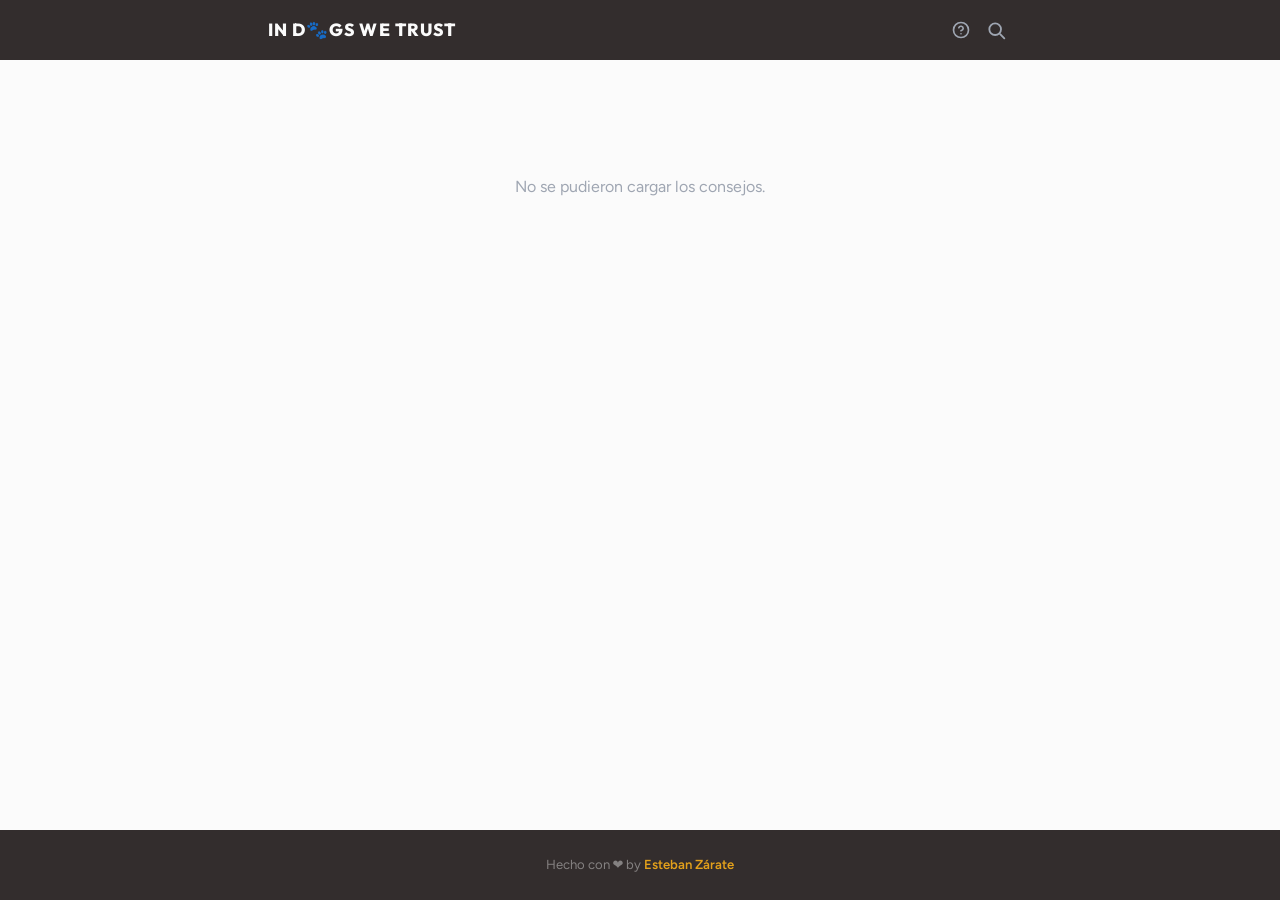
==== index.html @ 1fa94ad7 "first commit" ====
<!DOCTYPE html>
<html lang="es">

<head>
  <meta charset="UTF-8" />
  <meta name="viewport" content="width=device-width, initial-scale=1.0" />

  <title>In D🐾gs We Trust</title>
  <meta name="description" content="Tips para tener una mejor versión de tu perro." />
  <link rel="icon" type="image/svg+xml" href="assets/favicon.svg" />
  <meta property="og:type" content="website" />
  <meta property="og:site_name" content="In D🐾gs We Trust" />
  <meta property="og:title" content="In D🐾gs We Trust" />
  <meta property="og:description" content="Tips para tener una mejor versión de tu perro." />
  <meta property="og:url" content="https://indogswetrust.com/" />
  <meta property="og:image" content="https://indogswetrust.com/assets/og-image.jpg" />
  <meta property="og:image:width" content="1200" />
  <meta property="og:image:height" content="630" />
  <meta name="twitter:card" content="summary_large_image" />
  <meta name="twitter:title" content="In D🐾gs We Trust" />
  <meta name="twitter:description" content="Tips para tener una mejor versión de tu perro." />
  <meta name="twitter:image" content="https://indogswetrust.com/assets/og-image.jpg" />

  <link rel="stylesheet" href="assets/css/styles.css" />
</head>

<body>

  <nav class="navbar">
    <div class="navbar__inner">
      <a href="index.html" class="navbar__brand">In D🐾gs We Trust</a>
      <div class="navbar__actions">
        <button class="search-toggle" id="search-toggle" aria-label="Abrir buscador">
          <svg width="20" height="20" viewBox="0 0 24 24" fill="none" stroke="currentColor" stroke-width="2.2"
            stroke-linecap="round" stroke-linejoin="round">
            <circle cx="11" cy="11" r="7" />
            <line x1="17" y1="17" x2="22" y2="22" />
          </svg>
        </button>
      </div>
    </div>
  </nav>

  <div class="search-panel" id="search-panel" aria-hidden="true">
    <div class="search-panel__inner">
      <div class="search-bar">
        <span class="search-bar__icon">
          <svg width="16" height="16" viewBox="0 0 24 24" fill="none" stroke="currentColor" stroke-width="2.2"
            stroke-linecap="round" stroke-linejoin="round">
            <circle cx="11" cy="11" r="7" />
            <line x1="17" y1="17" x2="22" y2="22" />
          </svg>
        </span>
        <input type="text" class="search-bar__input" id="search-input" placeholder="Buscar..." autocomplete="off" />
        <button class="search-bar__close" id="search-close" aria-label="Cerrar buscador">✕</button>
      </div>
    </div>
  </div>

  <main class="posts-wrap">
    <div class="container">
      <div class="posts-grid" id="posts-grid"></div>
      <nav class="pagination" id="pagination" aria-label="Paginación" hidden></nav>
    </div>
  </main>

  <footer class="footer">
    <p>Hecho con ❤️ by <a href="https://github.com/estebanzarate" target="_blank" rel="noopener">Esteban Zárate</a></p>
  </footer>

  <script src="assets/js/main.js"></script>
  <script src="assets/js/search.js"></script>
  <script src="assets/js/shortcuts.js"></script>
</body>

</html>
---- assets/css/styles.css ----
@import url('https://fonts.googleapis.com/css2?family=Outfit:wght@600;700;800&family=Figtree:wght@400;500;600&display=swap');

:root {
  --primary: #3B71CA;
  --secondary: #9FA6B2;
  --success: #14A44D;
  --danger: #DC4C64;
  --warning: #E4A11B;
  --light: #FBFBFB;
  --dark: #332D2D;

  --font-display: 'Outfit', system-ui, sans-serif;
  --font-body: 'Figtree', system-ui, sans-serif;

  --radius-md: 12px;
  --radius-lg: 18px;
  --transition: 0.2s ease;
  --max-width: 720px;
  --nav-height: 60px;
}

*,
*::before,
*::after {
  box-sizing: border-box;
  margin: 0;
  padding: 0;
}

html {
  font-size: 16px;
  scroll-behavior: smooth;
}

body {
  font-family: var(--font-body);
  background-color: var(--light);
  color: var(--dark);
  line-height: 1.7;
  min-height: 100vh;
  display: flex;
  flex-direction: column;
  -webkit-font-smoothing: antialiased;
}

main {
  flex: 1;
}

a {
  color: var(--primary);
  text-decoration: none;
  transition: color var(--transition);
}

h1,
h2,
h3 {
  font-family: var(--font-display);
  color: var(--dark);
  line-height: 1.15;
}

.navbar {
  position: sticky;
  top: 0;
  z-index: 200;
  height: var(--nav-height);
  background: var(--dark);
  display: flex;
  align-items: center;
}

.navbar__inner {
  width: 100%;
  max-width: calc(var(--max-width) + 80px);
  margin: 0 auto;
  padding: 0 28px;
  display: flex;
  align-items: center;
  justify-content: space-between;
}

.navbar__brand {
  font-family: var(--font-display);
  font-size: 1.1rem;
  font-weight: 800;
  color: var(--light);
  letter-spacing: 0.06em;
  text-transform: uppercase;
}

.navbar__brand:hover {
  color: var(--warning);
}

.navbar__actions {
  display: flex;
  align-items: center;
  gap: 4px;
}

.search-toggle {
  background: none;
  border: none;
  cursor: pointer;
  color: var(--secondary);
  display: flex;
  align-items: center;
  justify-content: center;
  padding: 6px;
  border-radius: 8px;
  transition: color var(--transition), background var(--transition);
}

.search-toggle:hover {
  color: var(--light);
  background: rgba(255, 255, 255, 0.08);
}

.search-toggle.is-active {
  color: var(--warning);
}

.search-panel {
  position: sticky;
  top: var(--nav-height);
  z-index: 190;
  background: #fff;
  border-bottom: 1px solid rgba(159, 166, 178, 0.18);
  overflow: hidden;
  max-height: 0;
  opacity: 0;
  transition: max-height 0.35s cubic-bezier(0.4, 0, 0.2, 1),
    opacity 0.25s ease;
}

.search-panel.is-open {
  max-height: 100px;
  opacity: 1;
}

.search-panel__inner {
  max-width: calc(var(--max-width) + 80px);
  margin: 0 auto;
  padding: 20px 28px;
}

mark {
  background: transparent;
  color: var(--warning);
  font-weight: 700;
}

.search-bar {
  display: flex;
  align-items: center;
  gap: 12px;
  background: var(--light);
  border: 1.5px solid rgba(159, 166, 178, 0.3);
  border-radius: var(--radius-md);
  padding: 0 16px;
  transition: border-color var(--transition);
}

.search-bar:focus-within {
  border-color: var(--primary);
  background: #fff;
}

.search-bar__icon {
  color: var(--secondary);
  flex-shrink: 0;
  display: flex;
  align-items: center;
}

.search-bar__input {
  flex: 1;
  background: none;
  border: none;
  outline: none;
  font-family: var(--font-body);
  font-size: 1rem;
  color: var(--dark);
  padding: 14px 0;
}

.search-bar__input::placeholder {
  color: var(--secondary);
}

.search-bar__close {
  background: none;
  border: none;
  cursor: pointer;
  color: var(--secondary);
  font-size: 1.1rem;
  padding: 4px;
  line-height: 1;
  transition: color var(--transition);
  display: flex;
  align-items: center;
}

.search-bar__close:hover {
  color: var(--danger);
}

.search-results {
  padding: 12px 0 20px;
  display: flex;
  flex-direction: column;
  gap: 2px;
  overflow-y: auto;
  max-height: 340px;
}

.search-result {
  display: flex;
  align-items: center;
  gap: 14px;
  padding: 12px 4px;
  border-radius: var(--radius-md);
  cursor: pointer;
  transition: background var(--transition);
  text-decoration: none;
}

.search-result:hover {
  background: rgba(255, 255, 255, 0.06);
}

.search-result__bar {
  width: 3px;
  height: 36px;
  border-radius: 999px;
  flex-shrink: 0;
}

.search-result__title {
  font-family: var(--font-display);
  font-size: 0.95rem;
  font-weight: 700;
  color: var(--light);
  line-height: 1.25;
}

.search-result__excerpt {
  font-size: 0.8rem;
  color: var(--secondary);
  display: -webkit-box;
  -webkit-line-clamp: 1;
  -webkit-box-orient: vertical;
  overflow: hidden;
  margin-top: 2px;
}

mark {
  background: transparent;
  color: var(--warning);
  font-weight: 600;
}

.search-empty {
  padding: 20px 4px;
  font-size: 0.88rem;
  color: var(--secondary);
}

.container {
  max-width: calc(var(--max-width) + 80px);
  margin: 0 auto;
  padding: 0 28px;
}

.posts-wrap {
  padding: 48px 0 72px;
}

.posts-grid {
  display: grid;
  gap: 0;
  scroll-margin-top: calc(var(--nav-height) + 24px);
}

.post-card {
  padding: 26px 0;
  display: grid;
  grid-template-columns: 4px 1fr;
  gap: 0 22px;
  align-items: start;
  cursor: pointer;
  border-bottom: 1px solid rgba(159, 166, 178, 0.15);
  transition: padding-left var(--transition);
}

.post-card:first-child {
  border-top: 1px solid rgba(159, 166, 178, 0.15);
}

.post-card:hover {
  padding-left: 6px;
}

.post-card__bar {
  align-self: stretch;
  border-radius: 999px;
}

.post-card:nth-child(4n+1) .post-card__bar {
  background: var(--primary);
}

.post-card:nth-child(4n+2) .post-card__bar {
  background: var(--danger);
}

.post-card:nth-child(4n+3) .post-card__bar {
  background: var(--success);
}

.post-card:nth-child(4n+4) .post-card__bar {
  background: var(--warning);
}

.post-card:nth-child(4n+1) .post-card__link {
  color: var(--primary);
}

.post-card:nth-child(4n+2) .post-card__link {
  color: var(--danger);
}

.post-card:nth-child(4n+3) .post-card__link {
  color: var(--success);
}

.post-card:nth-child(4n+4) .post-card__link {
  color: var(--warning);
}

.post-card:nth-child(4n+1):hover .post-card__title {
  color: var(--primary);
}

.post-card:nth-child(4n+2):hover .post-card__title {
  color: var(--danger);
}

.post-card:nth-child(4n+3):hover .post-card__title {
  color: var(--success);
}

.post-card:nth-child(4n+4):hover .post-card__title {
  color: var(--warning);
}

.post-card__content {
  display: flex;
  flex-direction: column;
  gap: 10px;
}

.post-card__title {
  font-family: var(--font-display);
  font-size: 1.2rem;
  font-weight: 700;
  color: var(--dark);
  transition: color var(--transition);
}

.post-card__excerpt {
  font-size: 0.92rem;
  color: var(--secondary);
  display: -webkit-box;
  -webkit-line-clamp: 2;
  -webkit-box-orient: vertical;
  overflow: hidden;
  line-height: 1.6;
}

.post-card__link {
  display: inline-flex;
  align-items: center;
  gap: 5px;
  font-size: 0.78rem;
  font-weight: 600;
  letter-spacing: 0.06em;
  text-transform: uppercase;
  width: fit-content;
}

.post-card__link .arrow {
  display: inline-block;
  transition: transform var(--transition);
}

.post-card:hover .post-card__link .arrow {
  transform: translateX(4px);
}

.empty-state {
  text-align: center;
  padding: 64px 24px;
  color: var(--secondary);
}

.pagination {
  display: flex;
  align-items: center;
  justify-content: space-between;
  gap: 12px;
  padding: 32px 0 64px;
  flex-wrap: wrap;
}

.pagination__btn {
  font-family: var(--font-body);
  font-size: 0.78rem;
  font-weight: 600;
  letter-spacing: 0.06em;
  text-transform: uppercase;
  color: var(--dark);
  background: transparent;
  border: 1.5px solid rgba(51, 45, 45, 0.18);
  border-radius: var(--radius-md);
  padding: 9px 18px;
  cursor: pointer;
  transition: all var(--transition);
  white-space: nowrap;
}

.pagination__btn:hover:not(:disabled) {
  background: var(--dark);
  color: var(--light);
  border-color: var(--dark);
}

.pagination__btn:disabled {
  opacity: 0.3;
  cursor: not-allowed;
}

.pagination__pages {
  display: flex;
  align-items: center;
  gap: 6px;
  flex-wrap: wrap;
  justify-content: center;
}

.pagination__page {
  font-family: var(--font-body);
  font-size: 0.85rem;
  font-weight: 600;
  width: 36px;
  height: 36px;
  display: flex;
  align-items: center;
  justify-content: center;
  border-radius: var(--radius-sm);
  border: 1.5px solid transparent;
  background: transparent;
  color: var(--secondary);
  cursor: pointer;
  transition: all var(--transition);
}

.pagination__page:hover {
  color: var(--dark);
  border-color: rgba(51, 45, 45, 0.2);
}

.pagination__page.is-active {
  background: var(--dark);
  color: var(--light);
  border-color: var(--dark);
}

.pagination__ellipsis {
  font-size: 0.85rem;
  color: var(--secondary);
  padding: 0 4px;
  user-select: none;
}

.post-stripe {
  height: 5px;
  background: linear-gradient(90deg,
      var(--primary) 0%,
      var(--danger) 33%,
      var(--warning) 66%,
      var(--success) 100%);
}

.post-header {
  padding: 36px 0 32px;
  border-bottom: 1px solid rgba(159, 166, 178, 0.18);
}

.post-header__back {
  display: inline-flex;
  align-items: center;
  gap: 6px;
  font-size: 0.75rem;
  font-weight: 600;
  letter-spacing: 0.08em;
  text-transform: uppercase;
  color: var(--secondary);
  margin-bottom: 24px;
  transition: color var(--transition);
}

.post-header__back:hover {
  color: var(--dark);
}

.post-header__title {
  font-family: var(--font-display);
  font-size: clamp(1.7rem, 4vw, 2.4rem);
  font-weight: 800;
  letter-spacing: -0.01em;
  color: var(--dark);
}

.post-body {
  padding: 40px 0 80px;
  display: flex;
  flex-direction: column;
  gap: 20px;
}

.post-section {
  border-radius: var(--radius-sm);
  padding: 32px 36px;
}

.post-section--tip {
  background: var(--primary);
}

.post-section--why {
  background: var(--dark);
  border-top: 4px solid var(--success);
}

.post-section__label {
  display: block;
  font-family: var(--font-display);
  font-size: 0.65rem;
  font-weight: 700;
  letter-spacing: 0.14em;
  text-transform: uppercase;
  margin-bottom: 14px;
  color: rgba(255, 255, 255, 0.55);
}

.post-section--tip .post-section__text {
  font-size: 1.08rem;
  line-height: 1.8;
  color: #fff;
  font-weight: 600;
}

.post-section--why .post-section__text {
  font-size: 1rem;
  line-height: 1.8;
  color: rgba(255, 255, 255, 0.92);
  font-weight: 400;
}

.post-nav {
  display: flex;
  justify-content: space-between;
  gap: 16px;
  padding: 0 0 64px;
  flex-wrap: wrap;
}

.post-nav__btn {
  display: inline-flex;
  align-items: center;
  gap: 8px;
  font-family: var(--font-body);
  font-size: 0.78rem;
  font-weight: 600;
  letter-spacing: 0.06em;
  text-transform: uppercase;
  color: var(--dark);
  background: transparent;
  border: 1.5px solid rgba(51, 45, 45, 0.2);
  border-radius: var(--radius-md);
  padding: 10px 20px;
  transition: all var(--transition);
  cursor: pointer;
}

.post-nav__btn:hover {
  background: var(--dark);
  color: var(--light);
  border-color: var(--dark);
}

.help-toggle {
  background: none;
  border: none;
  cursor: pointer;
  color: var(--secondary);
  display: flex;
  align-items: center;
  justify-content: center;
  padding: 6px;
  border-radius: 8px;
  transition: color 0.2s ease, background 0.2s ease;
}

.help-toggle:hover {
  color: var(--light);
  background: rgba(255, 255, 255, 0.08);
}

.help-toggle.is-active {
  color: var(--warning);
}

.help-modal {
  display: none;
  position: fixed;
  inset: 0;
  z-index: 500;
  align-items: center;
  justify-content: center;
}

.help-modal.is-open {
  display: flex;
}

.help-modal__backdrop {
  position: absolute;
  inset: 0;
  background: rgba(0, 0, 0, 0.55);
  backdrop-filter: blur(3px);
  -webkit-backdrop-filter: blur(3px);
  animation: fadeIn 0.2s ease;
}

.help-modal__box {
  position: relative;
  z-index: 1;
  background: #fff;
  border-radius: 8px;
  width: 100%;
  max-width: 460px;
  margin: 24px;
  box-shadow: 0 24px 64px rgba(0, 0, 0, 0.2);
  overflow: hidden;
  animation: slideUp 0.25s cubic-bezier(0.34, 1.56, 0.64, 1);
}

.help-modal__header {
  display: flex;
  align-items: center;
  justify-content: space-between;
  padding: 20px 24px 16px;
  border-bottom: 1px solid rgba(159, 166, 178, 0.2);
}

.help-modal__title {
  font-family: var(--font-display);
  font-size: 1rem;
  font-weight: 800;
  letter-spacing: 0.04em;
  text-transform: uppercase;
  color: var(--dark);
}

.help-modal__close {
  background: none;
  border: none;
  cursor: pointer;
  color: var(--secondary);
  font-size: 1rem;
  padding: 4px 8px;
  border-radius: 6px;
  transition: color 0.2s ease, background 0.2s ease;
  line-height: 1;
}

.help-modal__close:hover {
  color: var(--danger);
  background: rgba(220, 76, 100, 0.08);
}

.help-modal__body {
  padding: 8px 24px;
}

.help-modal__row {
  display: flex;
  align-items: center;
  justify-content: space-between;
  gap: 16px;
  padding: 13px 0;
  border-bottom: 1px solid rgba(159, 166, 178, 0.12);
}

.help-modal__row:last-child {
  border-bottom: none;
}

.help-modal__keys {
  display: flex;
  align-items: center;
  gap: 4px;
  flex-shrink: 0;
}

kbd {
  font-family: var(--font-body);
  font-size: 0.75rem;
  font-weight: 600;
  background: var(--dark);
  color: var(--light);
  border-radius: 6px;
  padding: 3px 8px;
  display: inline-block;
  letter-spacing: 0.02em;
  white-space: nowrap;
}

.help-modal__plus {
  font-size: 0.7rem;
  color: var(--secondary);
  font-weight: 600;
}

.help-modal__desc {
  font-size: 0.88rem;
  color: #555;
  text-align: right;
}

.help-modal__footer {
  background: var(--dark);
  padding: 12px 24px;
  font-size: 0.78rem;
  color: rgba(255, 255, 255, 0.4);
  display: flex;
  align-items: center;
  gap: 8px;
}

.help-modal__footer kbd {
  background: rgba(255, 255, 255, 0.12);
  color: rgba(255, 255, 255, 0.8);
  font-size: 0.7rem;
}

@keyframes fadeIn {
  from {
    opacity: 0;
  }

  to {
    opacity: 1;
  }
}

@keyframes slideUp {
  from {
    opacity: 0;
    transform: translateY(20px) scale(0.97);
  }

  to {
    opacity: 1;
    transform: translateY(0) scale(1);
  }
}

@media (max-width: 500px) {
  .help-modal__box {
    margin: 16px;
  }

  .help-modal__desc {
    font-size: 0.82rem;
  }
}

.footer {
  background: var(--dark);
  color: rgba(255, 255, 255, 0.4);
  text-align: center;
  padding: 24px;
  font-size: 0.82rem;
}

.footer a {
  color: var(--warning);
  font-weight: 600;
}

.footer a:hover {
  opacity: 0.8;
}

@media (max-width: 600px) {
  .post-card {
    gap: 0 16px;
    padding: 22px 0;
  }

  .post-section {
    padding: 24px 20px;
  }

  .post-nav {
    flex-direction: column;
  }

  .post-nav__btn {
    justify-content: center;
  }

  .navbar__inner,
  .container {
    padding: 0 20px;
  }

  .search-panel__inner {
    padding: 16px 20px 0;
  }

  .post-header {
    padding: 28px 0 24px;
  }
}

@keyframes fadeUp {
  from {
    opacity: 0;
    transform: translateY(12px);
  }

  to {
    opacity: 1;
    transform: translateY(0);
  }
}

.animate-in {
  animation: fadeUp 0.35s ease both;
}

.animate-in--delay-1 {
  animation-delay: 0.06s;
}

.animate-in--delay-2 {
  animation-delay: 0.12s;
}

.animate-in--delay-3 {
  animation-delay: 0.18s;
}

.animate-in--delay-4 {
  animation-delay: 0.24s;
}
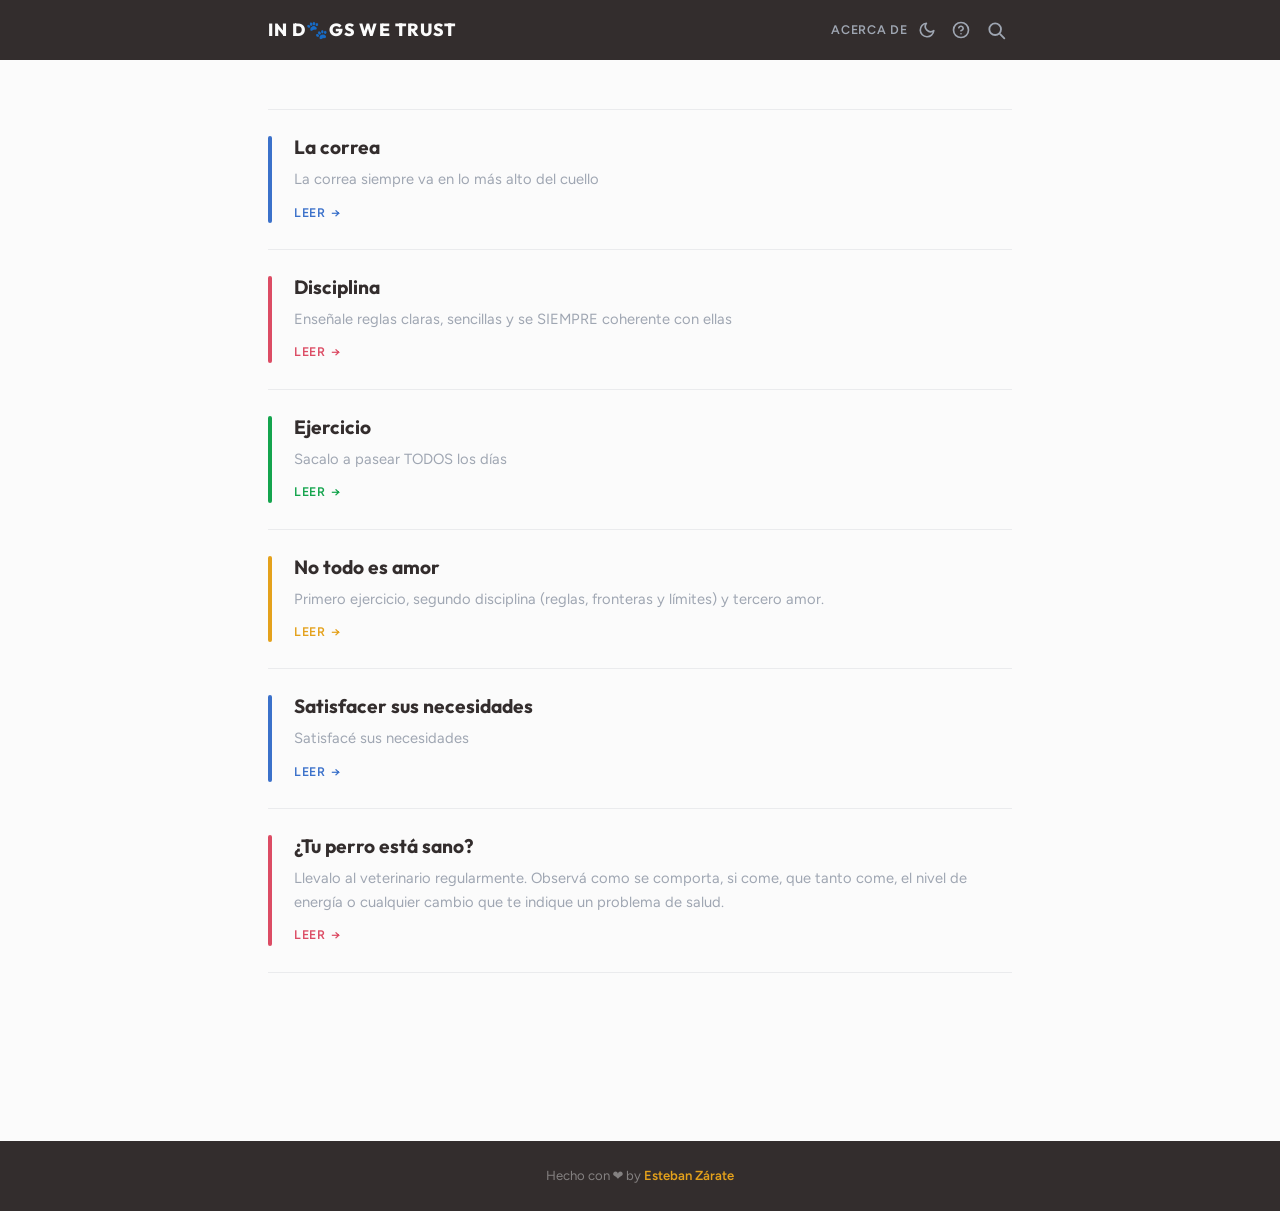
==== commit afc67754: "update" ====
--- a/index.html
+++ b/index.html
@@ -21,6 +21,7 @@
   <meta name="twitter:description" content="Tips para tener una mejor versión de tu perro." />
   <meta name="twitter:image" content="https://indogswetrust.com/assets/og-image.jpg" />
 
+  <script src="assets/js/theme.js"></script>
   <link rel="stylesheet" href="assets/css/styles.css" />
 </head>
 
@@ -30,6 +31,7 @@
     <div class="navbar__inner">
       <a href="index.html" class="navbar__brand">In D🐾gs We Trust</a>
       <div class="navbar__actions">
+        <a href="about.html" class="navbar__link">Acerca de</a>
         <button class="search-toggle" id="search-toggle" aria-label="Abrir buscador">
           <svg width="20" height="20" viewBox="0 0 24 24" fill="none" stroke="currentColor" stroke-width="2.2"
             stroke-linecap="round" stroke-linejoin="round">
--- a/assets/css/styles.css
+++ b/assets/css/styles.css
@@ -17,7 +17,32 @@
   --transition: 0.2s ease;
   --max-width: 720px;
   --nav-height: 60px;
-}
+  --bg: var(--light);
+  --bg-card: #ffffff;
+  --bg-nav: var(--dark);
+  --bg-search: #ffffff;
+  --text: var(--dark);
+  --text-muted: var(--secondary);
+  --border: rgba(159, 166, 178, 0.18);
+  --border-input: rgba(159, 166, 178, 0.3);
+  --bg-footer: #332D2D;
+}
+
+[data-theme="dark"] {
+  --bg: #1A1616;
+  --bg-card: #241F1F;
+  --bg-nav: #110E0E;
+  --bg-search: #241F1F;
+  --text: #EDEDED;
+  --text-muted: #7A8190;
+  --border: rgba(255, 255, 255, 0.07);
+  --border-input: rgba(255, 255, 255, 0.12);
+  --bg-footer: #110E0E;
+  --light: #EDEDED;
+  --dark: #EDEDED;
+}
+
+
 
 *,
 *::before,
@@ -34,13 +59,14 @@
 
 body {
   font-family: var(--font-body);
-  background-color: var(--light);
-  color: var(--dark);
+  background-color: var(--bg);
+  color: var(--text);
   line-height: 1.7;
   min-height: 100vh;
   display: flex;
   flex-direction: column;
   -webkit-font-smoothing: antialiased;
+  transition: background-color 0.25s ease, color 0.25s ease;
 }
 
 main {
@@ -57,7 +83,7 @@
 h2,
 h3 {
   font-family: var(--font-display);
-  color: var(--dark);
+  color: var(--text);
   line-height: 1.15;
 }
 
@@ -66,7 +92,7 @@
   top: 0;
   z-index: 200;
   height: var(--nav-height);
-  background: var(--dark);
+  background: var(--bg-nav);
   display: flex;
   align-items: center;
 }
@@ -94,6 +120,25 @@
   color: var(--warning);
 }
 
+.navbar__link {
+  font-family: var(--font-body);
+  font-size: 0.78rem;
+  font-weight: 600;
+  letter-spacing: 0.06em;
+  text-transform: uppercase;
+  color: var(--secondary);
+  transition: color 0.2s ease;
+  white-space: nowrap;
+}
+
+.navbar__link:hover {
+  color: var(--light);
+}
+
+.navbar__link.is-active {
+  color: var(--warning);
+}
+
 .navbar__actions {
   display: flex;
   align-items: center;
@@ -126,8 +171,8 @@
   position: sticky;
   top: var(--nav-height);
   z-index: 190;
-  background: #fff;
-  border-bottom: 1px solid rgba(159, 166, 178, 0.18);
+  background: var(--bg-search);
+  border-bottom: 1px solid var(--border);
   overflow: hidden;
   max-height: 0;
   opacity: 0;
@@ -156,8 +201,8 @@
   display: flex;
   align-items: center;
   gap: 12px;
-  background: var(--light);
-  border: 1.5px solid rgba(159, 166, 178, 0.3);
+  background: var(--bg-card);
+  border: 1.5px solid var(--border-input);
   border-radius: var(--radius-md);
   padding: 0 16px;
   transition: border-color var(--transition);
@@ -165,7 +210,7 @@
 
 .search-bar:focus-within {
   border-color: var(--primary);
-  background: #fff;
+  background: var(--bg-card);
 }
 
 .search-bar__icon {
@@ -182,7 +227,7 @@
   outline: none;
   font-family: var(--font-body);
   font-size: 1rem;
-  color: var(--dark);
+  color: var(--text);
   padding: 14px 0;
 }
 
@@ -291,12 +336,12 @@
   gap: 0 22px;
   align-items: start;
   cursor: pointer;
-  border-bottom: 1px solid rgba(159, 166, 178, 0.15);
+  border-bottom: 1px solid var(--border);
   transition: padding-left var(--transition);
 }
 
 .post-card:first-child {
-  border-top: 1px solid rgba(159, 166, 178, 0.15);
+  border-top: 1px solid var(--border);
 }
 
 .post-card:hover {
@@ -366,13 +411,13 @@
   font-family: var(--font-display);
   font-size: 1.2rem;
   font-weight: 700;
-  color: var(--dark);
+  color: var(--text);
   transition: color var(--transition);
 }
 
 .post-card__excerpt {
   font-size: 0.92rem;
-  color: var(--secondary);
+  color: var(--text-muted);
   display: -webkit-box;
   -webkit-line-clamp: 2;
   -webkit-box-orient: vertical;
@@ -403,7 +448,7 @@
 .empty-state {
   text-align: center;
   padding: 64px 24px;
-  color: var(--secondary);
+  color: var(--text-muted);
 }
 
 .pagination {
@@ -421,9 +466,9 @@
   font-weight: 600;
   letter-spacing: 0.06em;
   text-transform: uppercase;
-  color: var(--dark);
+  color: var(--text);
   background: transparent;
-  border: 1.5px solid rgba(51, 45, 45, 0.18);
+  border: 1.5px solid var(--border);
   border-radius: var(--radius-md);
   padding: 9px 18px;
   cursor: pointer;
@@ -432,9 +477,9 @@
 }
 
 .pagination__btn:hover:not(:disabled) {
-  background: var(--dark);
-  color: var(--light);
-  border-color: var(--dark);
+  background: var(--text);
+  color: var(--bg);
+  border-color: var(--text);
 }
 
 .pagination__btn:disabled {
@@ -462,20 +507,20 @@
   border-radius: var(--radius-sm);
   border: 1.5px solid transparent;
   background: transparent;
-  color: var(--secondary);
+  color: var(--text-muted);
   cursor: pointer;
   transition: all var(--transition);
 }
 
 .pagination__page:hover {
-  color: var(--dark);
-  border-color: rgba(51, 45, 45, 0.2);
+  color: var(--text);
+  border-color: var(--border);
 }
 
 .pagination__page.is-active {
-  background: var(--dark);
-  color: var(--light);
-  border-color: var(--dark);
+  background: var(--text);
+  color: var(--bg);
+  border-color: var(--text);
 }
 
 .pagination__ellipsis {
@@ -496,7 +541,7 @@
 
 .post-header {
   padding: 36px 0 32px;
-  border-bottom: 1px solid rgba(159, 166, 178, 0.18);
+  border-bottom: 1px solid var(--border);
 }
 
 .post-header__back {
@@ -507,13 +552,13 @@
   font-weight: 600;
   letter-spacing: 0.08em;
   text-transform: uppercase;
-  color: var(--secondary);
+  color: var(--text-muted);
   margin-bottom: 24px;
   transition: color var(--transition);
 }
 
 .post-header__back:hover {
-  color: var(--dark);
+  color: var(--text);
 }
 
 .post-header__title {
@@ -521,7 +566,7 @@
   font-size: clamp(1.7rem, 4vw, 2.4rem);
   font-weight: 800;
   letter-spacing: -0.01em;
-  color: var(--dark);
+  color: var(--text);
 }
 
 .post-body {
@@ -540,7 +585,7 @@
   background: var(--primary);
 }
 
-.post-section--why {
+.post-section--content {
   background: var(--dark);
   border-top: 4px solid var(--success);
 }
@@ -563,7 +608,7 @@
   font-weight: 600;
 }
 
-.post-section--why .post-section__text {
+.post-section--content .post-section__text {
   font-size: 1rem;
   line-height: 1.8;
   color: rgba(255, 255, 255, 0.92);
@@ -587,9 +632,9 @@
   font-weight: 600;
   letter-spacing: 0.06em;
   text-transform: uppercase;
-  color: var(--dark);
+  color: var(--text);
   background: transparent;
-  border: 1.5px solid rgba(51, 45, 45, 0.2);
+  border: 1.5px solid var(--border);
   border-radius: var(--radius-md);
   padding: 10px 20px;
   transition: all var(--transition);
@@ -597,9 +642,47 @@
 }
 
 .post-nav__btn:hover {
-  background: var(--dark);
-  color: var(--light);
-  border-color: var(--dark);
+  background: var(--text);
+  color: var(--bg);
+  border-color: var(--text);
+}
+
+
+.post-share {
+  display: flex;
+  align-items: center;
+  gap: 12px;
+  padding: 0 0 40px;
+}
+
+.share-btn {
+  display: inline-flex;
+  align-items: center;
+  gap: 8px;
+  font-family: var(--font-body);
+  font-size: 0.78rem;
+  font-weight: 600;
+  letter-spacing: 0.06em;
+  text-transform: uppercase;
+  color: var(--bg);
+  background: var(--text);
+  border: 1.5px solid var(--text);
+  border-radius: var(--radius-md);
+  padding: 10px 20px;
+  cursor: pointer;
+  transition: all var(--transition);
+}
+
+.share-btn:hover {
+  background: transparent;
+  color: var(--text);
+}
+
+.share-feedback {
+  font-size: 0.82rem;
+  font-weight: 600;
+  color: var(--success);
+  transition: opacity var(--transition);
 }
 
 .help-toggle {
@@ -622,6 +705,24 @@
 
 .help-toggle.is-active {
   color: var(--warning);
+}
+
+.theme-toggle {
+  background: none;
+  border: none;
+  cursor: pointer;
+  color: var(--secondary);
+  display: flex;
+  align-items: center;
+  justify-content: center;
+  padding: 6px;
+  border-radius: 8px;
+  transition: color 0.2s ease, background 0.2s ease;
+}
+
+.theme-toggle:hover {
+  color: var(--light);
+  background: rgba(255, 255, 255, 0.08);
 }
 
 .help-modal {
@@ -649,7 +750,7 @@
 .help-modal__box {
   position: relative;
   z-index: 1;
-  background: #fff;
+  background: var(--bg-card);
   border-radius: 8px;
   width: 100%;
   max-width: 460px;
@@ -664,7 +765,7 @@
   align-items: center;
   justify-content: space-between;
   padding: 20px 24px 16px;
-  border-bottom: 1px solid rgba(159, 166, 178, 0.2);
+  border-bottom: 1px solid var(--border);
 }
 
 .help-modal__title {
@@ -673,7 +774,7 @@
   font-weight: 800;
   letter-spacing: 0.04em;
   text-transform: uppercase;
-  color: var(--dark);
+  color: var(--text);
 }
 
 .help-modal__close {
@@ -703,7 +804,7 @@
   justify-content: space-between;
   gap: 16px;
   padding: 13px 0;
-  border-bottom: 1px solid rgba(159, 166, 178, 0.12);
+  border-bottom: 1px solid var(--border);
 }
 
 .help-modal__row:last-child {
@@ -721,8 +822,8 @@
   font-family: var(--font-body);
   font-size: 0.75rem;
   font-weight: 600;
-  background: var(--dark);
-  color: var(--light);
+  background: var(--bg-nav);
+  color: #fff;
   border-radius: 6px;
   padding: 3px 8px;
   display: inline-block;
@@ -738,12 +839,12 @@
 
 .help-modal__desc {
   font-size: 0.88rem;
-  color: #555;
+  color: var(--text-muted);
   text-align: right;
 }
 
 .help-modal__footer {
-  background: var(--dark);
+  background: var(--bg-nav);
   padding: 12px 24px;
   font-size: 0.78rem;
   color: rgba(255, 255, 255, 0.4);
@@ -790,8 +891,116 @@
   }
 }
 
+.about-header {
+  padding: 56px 0 48px;
+  border-bottom: 1px solid var(--border);
+}
+
+.about-header__label {
+  display: inline-block;
+  font-size: 0.72rem;
+  font-weight: 700;
+  letter-spacing: 0.12em;
+  text-transform: uppercase;
+  color: var(--primary);
+  margin-bottom: 16px;
+}
+
+.about-header__title {
+  font-family: var(--font-display);
+  font-size: clamp(2rem, 5vw, 3rem);
+  font-weight: 800;
+  letter-spacing: -0.02em;
+  color: var(--text);
+  line-height: 1.1;
+  margin-bottom: 20px;
+}
+
+.about-header__lead {
+  font-size: 1.1rem;
+  color: var(--text-muted);
+  max-width: 560px;
+  line-height: 1.75;
+}
+
+.about-body {
+  padding: 56px 0 80px;
+  display: flex;
+  flex-direction: column;
+  gap: 0;
+}
+
+.about-section {
+  padding: 40px 0;
+  border-bottom: 1px solid var(--border);
+  display: grid;
+  grid-template-columns: 200px 1fr;
+  gap: 32px;
+  align-items: start;
+}
+
+.about-section:last-child {
+  border-bottom: none;
+}
+
+.about-section__label {
+  font-family: var(--font-display);
+  font-size: 0.72rem;
+  font-weight: 700;
+  letter-spacing: 0.12em;
+  text-transform: uppercase;
+  color: var(--text-muted);
+  padding-top: 4px;
+}
+
+.about-section__content {
+  display: flex;
+  flex-direction: column;
+  gap: 16px;
+}
+
+.about-section__content p {
+  font-size: 1rem;
+  color: var(--text-muted);
+  line-height: 1.8;
+}
+
+.about-section__content strong {
+  color: var(--text);
+  font-weight: 600;
+}
+
+.about-accent {
+  display: inline-block;
+  background: var(--primary);
+  color: #fff;
+  font-family: var(--font-display);
+  font-size: 0.72rem;
+  font-weight: 700;
+  letter-spacing: 0.1em;
+  text-transform: uppercase;
+  padding: 3px 10px;
+  border-radius: 4px;
+  margin-bottom: 8px;
+}
+
+@media (max-width: 600px) {
+  .about-section {
+    grid-template-columns: 1fr;
+    gap: 8px;
+  }
+
+  .about-header {
+    padding: 40px 0 36px;
+  }
+
+  .about-body {
+    padding: 36px 0 60px;
+  }
+}
+
 .footer {
-  background: var(--dark);
+  background: var(--bg-footer);
   color: rgba(255, 255, 255, 0.4);
   text-align: center;
   padding: 24px;
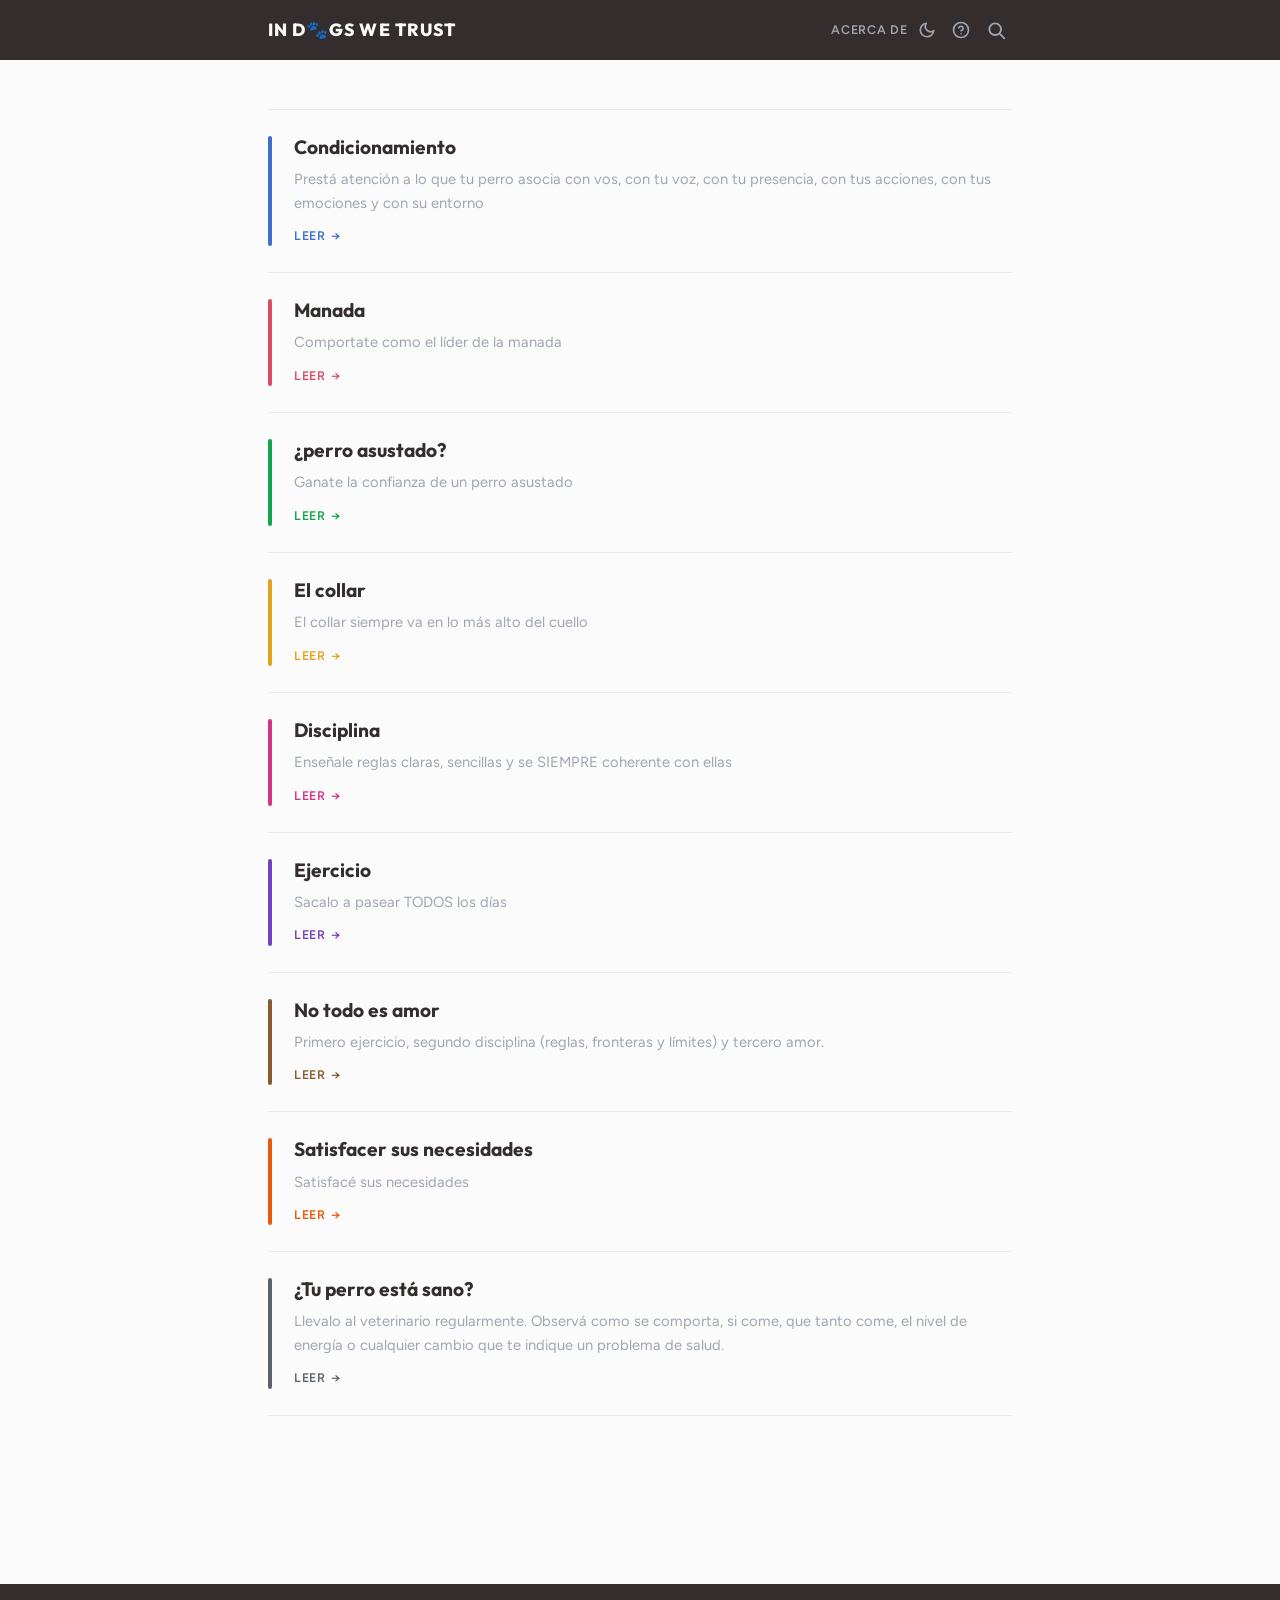
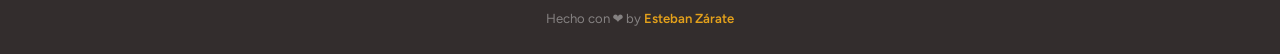
==== commit ced009af: "update" ====
--- a/index.html
+++ b/index.html
@@ -73,6 +73,7 @@
   <script src="assets/js/main.js"></script>
   <script src="assets/js/search.js"></script>
   <script src="assets/js/shortcuts.js"></script>
+  <script src="assets/js/mobile-nav.js"></script>
 </body>
 
 </html>
--- a/assets/css/styles.css
+++ b/assets/css/styles.css
@@ -6,6 +6,11 @@
   --success: #14A44D;
   --danger: #DC4C64;
   --warning: #E4A11B;
+  --pink: #D63384;
+  --violet: #6F42C1;
+  --brown: #8B5A2B;
+  --orange: #E8590C;
+  --gray: #5C636A;
   --light: #FBFBFB;
   --dark: #332D2D;
 
@@ -109,7 +114,7 @@
 
 .navbar__brand {
   font-family: var(--font-display);
-  font-size: 1.1rem;
+  font-size: clamp(0.7rem, 3.5vw, 1.1rem);
   font-weight: 800;
   color: var(--light);
   letter-spacing: 0.06em;
@@ -222,6 +227,7 @@
 
 .search-bar__input {
   flex: 1;
+  min-width: 0;
   background: none;
   border: none;
   outline: none;
@@ -246,6 +252,7 @@
   transition: color var(--transition);
   display: flex;
   align-items: center;
+  flex-shrink: 0;
 }
 
 .search-bar__close:hover {
@@ -353,52 +360,112 @@
   border-radius: 999px;
 }
 
-.post-card:nth-child(4n+1) .post-card__bar {
+.post-card:nth-child(9n+1) .post-card__bar {
   background: var(--primary);
 }
 
-.post-card:nth-child(4n+2) .post-card__bar {
+.post-card:nth-child(9n+2) .post-card__bar {
   background: var(--danger);
 }
 
-.post-card:nth-child(4n+3) .post-card__bar {
+.post-card:nth-child(9n+3) .post-card__bar {
   background: var(--success);
 }
 
-.post-card:nth-child(4n+4) .post-card__bar {
+.post-card:nth-child(9n+4) .post-card__bar {
   background: var(--warning);
 }
 
-.post-card:nth-child(4n+1) .post-card__link {
+.post-card:nth-child(9n+5) .post-card__bar {
+  background: var(--pink);
+}
+
+.post-card:nth-child(9n+6) .post-card__bar {
+  background: var(--violet);
+}
+
+.post-card:nth-child(9n+7) .post-card__bar {
+  background: var(--brown);
+}
+
+.post-card:nth-child(9n+8) .post-card__bar {
+  background: var(--orange);
+}
+
+.post-card:nth-child(9n+9) .post-card__bar {
+  background: var(--gray);
+}
+
+.post-card:nth-child(9n+1) .post-card__link {
   color: var(--primary);
 }
 
-.post-card:nth-child(4n+2) .post-card__link {
+.post-card:nth-child(9n+2) .post-card__link {
   color: var(--danger);
 }
 
-.post-card:nth-child(4n+3) .post-card__link {
+.post-card:nth-child(9n+3) .post-card__link {
   color: var(--success);
 }
 
-.post-card:nth-child(4n+4) .post-card__link {
+.post-card:nth-child(9n+4) .post-card__link {
   color: var(--warning);
 }
 
-.post-card:nth-child(4n+1):hover .post-card__title {
+.post-card:nth-child(9n+5) .post-card__link {
+  color: var(--pink);
+}
+
+.post-card:nth-child(9n+6) .post-card__link {
+  color: var(--violet);
+}
+
+.post-card:nth-child(9n+7) .post-card__link {
+  color: var(--brown);
+}
+
+.post-card:nth-child(9n+8) .post-card__link {
+  color: var(--orange);
+}
+
+.post-card:nth-child(9n+9) .post-card__link {
+  color: var(--gray);
+}
+
+.post-card:nth-child(9n+1):hover .post-card__title {
   color: var(--primary);
 }
 
-.post-card:nth-child(4n+2):hover .post-card__title {
+.post-card:nth-child(9n+2):hover .post-card__title {
   color: var(--danger);
 }
 
-.post-card:nth-child(4n+3):hover .post-card__title {
+.post-card:nth-child(9n+3):hover .post-card__title {
   color: var(--success);
 }
 
-.post-card:nth-child(4n+4):hover .post-card__title {
+.post-card:nth-child(9n+4):hover .post-card__title {
   color: var(--warning);
+}
+
+.post-card:nth-child(9n+5):hover .post-card__title {
+  color: var(--pink);
+}
+
+.post-card:nth-child(9n+6):hover .post-card__title {
+  color: var(--violet);
+}
+
+.post-card:nth-child(9n+7):hover .post-card__title {
+  color: var(--brown);
+}
+
+.post-card:nth-child(9n+8):hover .post-card__title {
+  color: var(--orange);
+}
+
+.post-card:nth-child(9n+9):hover .post-card__title {
+  color: var(--gray);
 }
 
 .post-card__content {
@@ -602,17 +669,13 @@
 }
 
 .post-section--tip .post-section__text {
-  font-size: 1.08rem;
   line-height: 1.8;
   color: #fff;
-  font-weight: 600;
 }
 
 .post-section--content .post-section__text {
-  font-size: 1rem;
   line-height: 1.8;
   color: rgba(255, 255, 255, 0.92);
-  font-weight: 400;
 }
 
 .post-nav {
@@ -1040,7 +1103,7 @@
   }
 
   .search-panel__inner {
-    padding: 16px 20px 0;
+    padding: 16px 20px;
   }
 
   .post-header {
@@ -1078,4 +1141,183 @@
 
 .animate-in--delay-4 {
   animation-delay: 0.24s;
+}
+
+:root {
+  --reading-font-size: 1rem;
+}
+
+.post-section__text {
+  font-size: var(--reading-font-size);
+}
+
+.post-section--tip .post-section__text {
+  font-size: var(--reading-font-size);
+  font-weight: 600;
+}
+
+.post-section--content .post-section__text {
+  font-size: var(--reading-font-size);
+  font-weight: 400;
+}
+
+.zoom-bar {
+  display: flex;
+  align-items: center;
+  gap: 4px;
+  margin-top: 20px;
+}
+
+.zoom-btn {
+  font-family: var(--font-display);
+  font-size: 0.75rem;
+  font-weight: 700;
+  color: var(--text-muted);
+  background: transparent;
+  border: 1.5px solid var(--border);
+  border-radius: var(--radius-sm);
+  padding: 4px 9px;
+  cursor: pointer;
+  transition: all var(--transition);
+  line-height: 1.4;
+}
+
+.zoom-btn:hover {
+  color: var(--text);
+  border-color: var(--text);
+}
+
+.zoom-btn.is-active {
+  color: var(--bg);
+  background: var(--text);
+  border-color: var(--text);
+}
+
+.hamburger-btn {
+  display: none;
+  flex-direction: column;
+  justify-content: center;
+  gap: 5px;
+  background: none;
+  border: none;
+  cursor: pointer;
+  padding: 6px;
+  border-radius: 8px;
+  transition: background var(--transition);
+}
+
+.hamburger-btn:hover {
+  background: rgba(255, 255, 255, 0.08);
+}
+
+.hamburger-btn__line {
+  display: block;
+  width: 20px;
+  height: 2px;
+  background: var(--secondary);
+  border-radius: 2px;
+  transition: all 0.22s ease;
+  transform-origin: center;
+}
+
+.hamburger-btn.is-open .hamburger-btn__line:nth-child(1) {
+  transform: translateY(7px) rotate(45deg);
+}
+
+.hamburger-btn.is-open .hamburger-btn__line:nth-child(2) {
+  opacity: 0;
+  transform: scaleX(0);
+}
+
+.hamburger-btn.is-open .hamburger-btn__line:nth-child(3) {
+  transform: translateY(-7px) rotate(-45deg);
+}
+
+.mobile-menu {
+  display: none;
+  position: fixed;
+  inset: 0;
+  top: var(--nav-height);
+  z-index: 150;
+  background: rgba(0, 0, 0, 0.5);
+  backdrop-filter: blur(4px);
+  -webkit-backdrop-filter: blur(4px);
+  opacity: 0;
+  pointer-events: none;
+  transition: opacity 0.22s ease;
+}
+
+.mobile-menu.is-open {
+  opacity: 1;
+  pointer-events: auto;
+}
+
+.mobile-menu__inner {
+  background: var(--bg-nav);
+  display: flex;
+  flex-direction: column;
+  padding: 8px 0 16px;
+  transform: translateY(-8px);
+  transition: transform 0.25s cubic-bezier(0.4, 0, 0.2, 1);
+}
+
+.mobile-menu.is-open .mobile-menu__inner {
+  transform: translateY(0);
+}
+
+.mobile-menu__item {
+  font-family: var(--font-body);
+  font-size: 0.95rem;
+  font-weight: 600;
+  color: rgba(255, 255, 255, 0.65);
+  padding: 14px 24px;
+  text-decoration: none;
+  background: none;
+  border: none;
+  text-align: left;
+  cursor: pointer;
+  transition: color var(--transition), background var(--transition);
+  letter-spacing: 0.02em;
+}
+
+.mobile-menu__item:hover {
+  color: #fff;
+  background: rgba(255, 255, 255, 0.05);
+}
+
+.mobile-menu__item.is-active {
+  color: var(--warning);
+}
+
+.mobile-menu__item--btn {
+  width: 100%;
+}
+
+.mobile-menu__divider {
+  height: 1px;
+  background: rgba(255, 255, 255, 0.08);
+  margin: 8px 24px;
+}
+
+@media (max-width: 640px) {
+  .navbar__link {
+    display: none;
+  }
+
+  .theme-toggle {
+    display: none;
+  }
+
+  .help-toggle {
+    display: none;
+  }
+
+  .hamburger-btn {
+    display: flex;
+  }
+
+  .mobile-menu {
+    display: block;
+    pointer-events: none;
+  }
 }
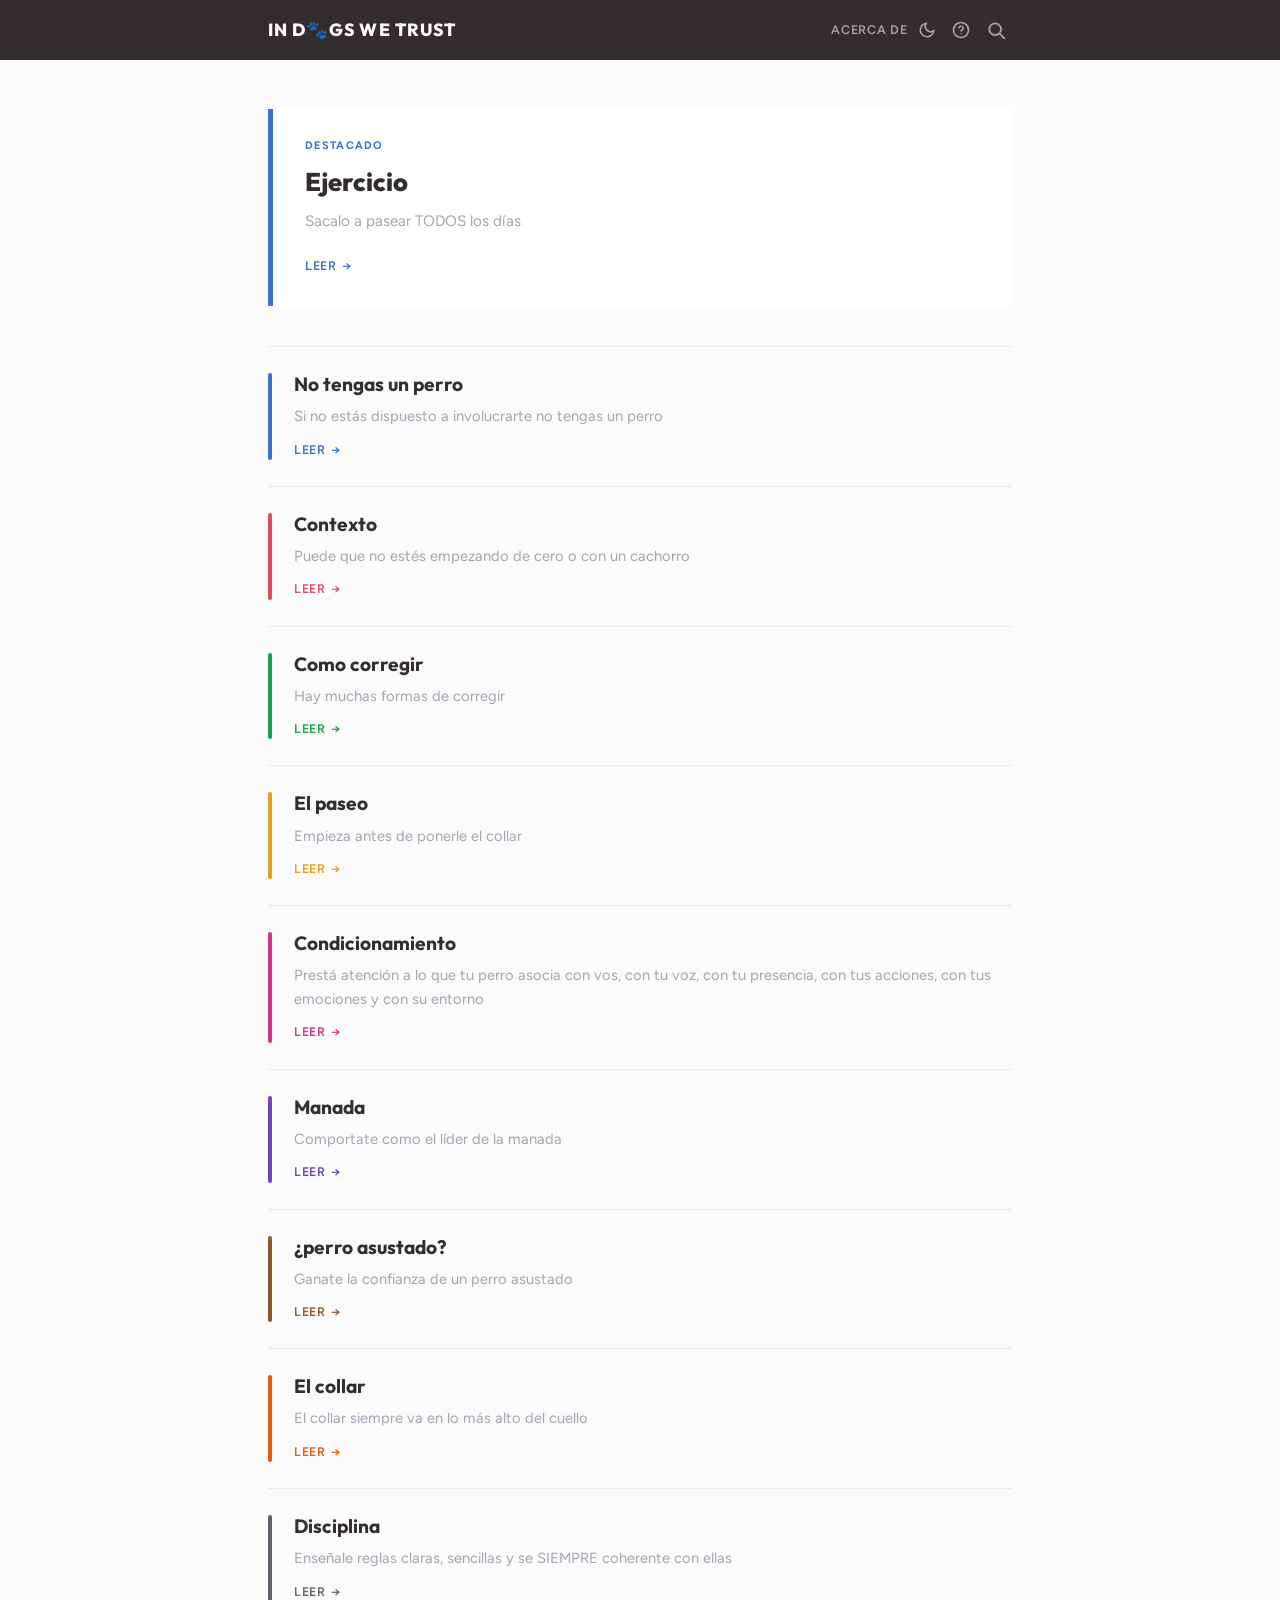
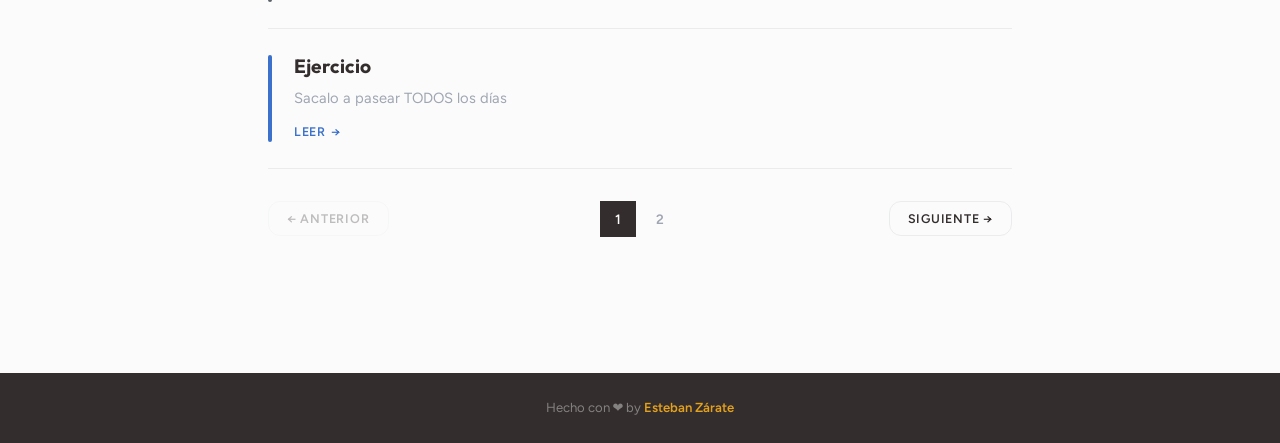
==== commit 541163ba: "update" ====
--- a/index.html
+++ b/index.html
@@ -61,6 +61,7 @@
 
   <main class="posts-wrap">
     <div class="container">
+      <div id="featured-wrap"></div>
       <div class="posts-grid" id="posts-grid"></div>
       <nav class="pagination" id="pagination" aria-label="Paginación" hidden></nav>
     </div>
--- a/assets/css/styles.css
+++ b/assets/css/styles.css
@@ -330,6 +330,98 @@
   padding: 48px 0 72px;
 }
 
+.featured-card {
+  border-left: 5px solid var(--featured-color, var(--primary));
+  background: var(--bg-card);
+  border-radius: var(--radius-sm);
+  padding: 28px 32px;
+  margin-bottom: 40px;
+  cursor: pointer;
+  transition: transform var(--transition), box-shadow var(--transition);
+  position: relative;
+  overflow: hidden;
+}
+
+.featured-card::before {
+  content: "";
+  position: absolute;
+  inset: 0;
+  background: var(--featured-color, var(--primary));
+  opacity: 0;
+  transition: opacity var(--transition);
+  pointer-events: none;
+}
+
+.featured-card:hover::before {
+  opacity: 0.04;
+}
+
+.featured-card:hover {
+  transform: translateY(-2px);
+  box-shadow: 0 8px 28px rgba(0, 0, 0, 0.08);
+}
+
+.featured-card__tag {
+  font-size: 0.68rem;
+  font-weight: 700;
+  letter-spacing: 0.12em;
+  text-transform: uppercase;
+  color: var(--featured-color, var(--primary));
+  margin-bottom: 12px;
+}
+
+.featured-card__title {
+  font-family: var(--font-display);
+  font-size: clamp(1.2rem, 3vw, 1.6rem);
+  font-weight: 800;
+  color: var(--text);
+  line-height: 1.15;
+  margin-bottom: 12px;
+  transition: color var(--transition);
+}
+
+.featured-card:hover .featured-card__title {
+  color: var(--featured-color, var(--primary));
+}
+
+.featured-card__excerpt {
+  font-size: 0.95rem;
+  color: var(--text-muted);
+  line-height: 1.7;
+  margin-bottom: 16px;
+  display: -webkit-box;
+  -webkit-line-clamp: 2;
+  -webkit-box-orient: vertical;
+  overflow: hidden;
+}
+
+.featured-card__link {
+  display: inline-flex;
+  align-items: center;
+  gap: 5px;
+  font-size: 0.78rem;
+  font-weight: 600;
+  letter-spacing: 0.06em;
+  text-transform: uppercase;
+  color: var(--featured-color, var(--primary));
+}
+
+.featured-card__link .arrow {
+  display: inline-block;
+  transition: transform var(--transition);
+}
+
+.featured-card:hover .featured-card__link .arrow {
+  transform: translateX(4px);
+}
+
+@media (max-width: 600px) {
+  .featured-card {
+    padding: 22px 20px;
+    margin-bottom: 28px;
+  }
+}
+
 .posts-grid {
   display: grid;
   gap: 0;
